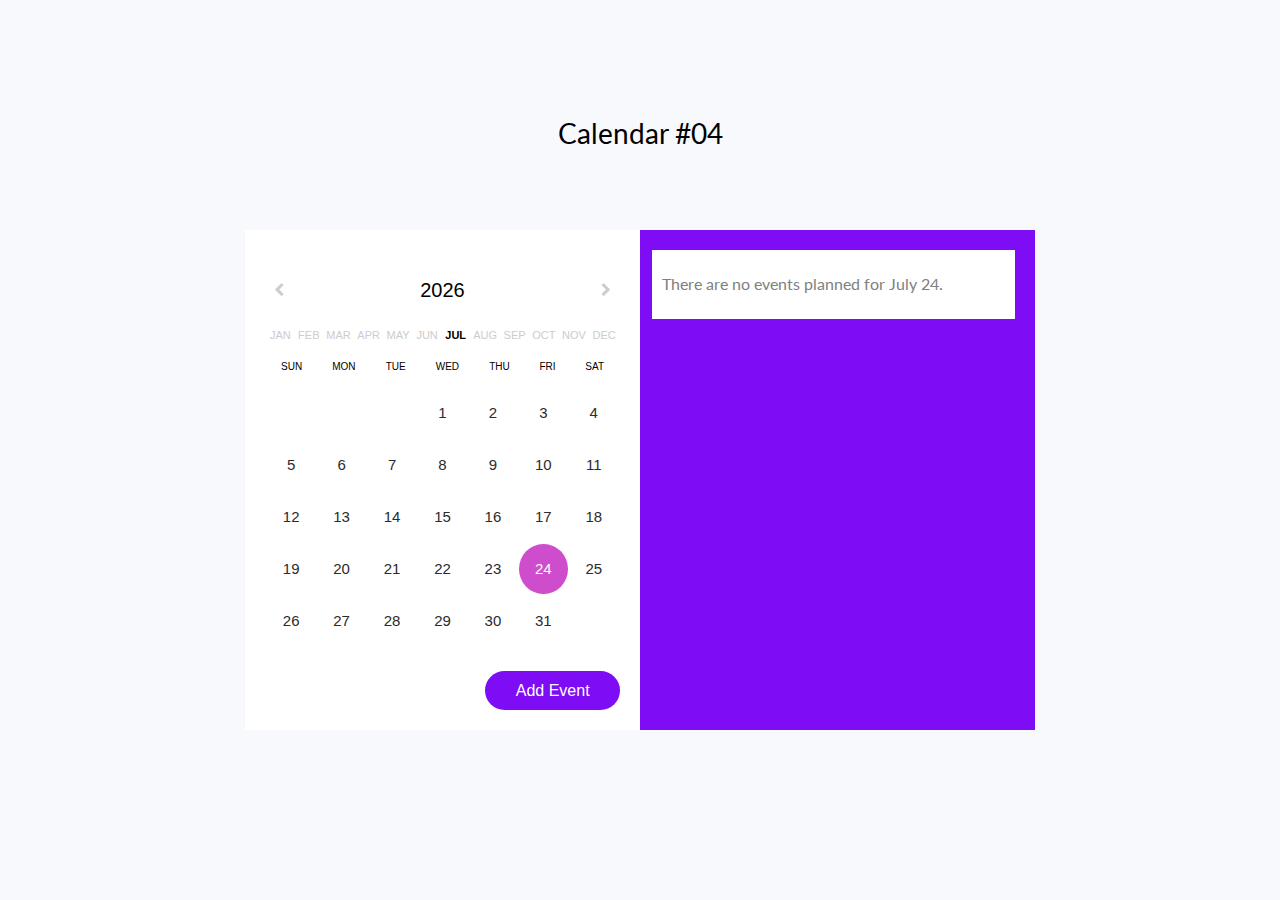
==== calendar-04/index.html @ 30381083 "Update index.html" ====
<!doctype html>
<html lang="en">
  <head>
  	<title>Calendar 04</title>
    <meta charset="utf-8">
    <meta name="viewport" content="width=device-width, initial-scale=1, shrink-to-fit=no">

	<link href="https://fonts.googleapis.com/css?family=Lato:300,400,700&display=swap" rel="stylesheet">

	<link rel="stylesheet" href="https://stackpath.bootstrapcdn.com/font-awesome/4.7.0/css/font-awesome.min.css">
	
	<link rel="stylesheet" href="css/style.css">

	</head>
	<body>
	<section class="ftco-section">
		<div class="container">
			<div class="row justify-content-center">
				<div class="col-md-6 text-center mb-5">
					<h2 class="heading-section">Calendar #04</h2>
				</div>
			</div>
			<div class="row">
				<div class="col-md-12">
					<div class="content w-100">
				    <div class="calendar-container">
				      <div class="calendar"> 
				        <div class="year-header"> 
				          <span class="left-button fa fa-chevron-left" id="prev"> </span> 
				          <span class="year" id="label"></span> 
				          <span class="right-button fa fa-chevron-right" id="next"> </span>
				        </div> 
				        <table class="months-table w-100"> 
				          <tbody>
				            <tr class="months-row">
				              <td class="month">Jan</td> 
				              <td class="month">Feb</td> 
				              <td class="month">Mar</td> 
				              <td class="month">Apr</td> 
				              <td class="month">May</td> 
				              <td class="month">Jun</td> 
				              <td class="month">Jul</td>
				              <td class="month">Aug</td> 
				              <td class="month">Sep</td> 
				              <td class="month">Oct</td>          
				              <td class="month">Nov</td>
				              <td class="month">Dec</td>
				            </tr>
				          </tbody>
				        </table> 
				        
				        <table class="days-table w-100"> 
				          <td class="day">Sun</td> 
				          <td class="day">Mon</td> 
				          <td class="day">Tue</td> 
				          <td class="day">Wed</td> 
				          <td class="day">Thu</td> 
				          <td class="day">Fri</td> 
				          <td class="day">Sat</td>
				        </table> 
				        <div class="frame"> 
				          <table class="dates-table w-100"> 
			              <tbody class="tbody">             
			              </tbody> 
				          </table>
				        </div> 
				        <button class="button" id="add-button">Add Event</button>
				      </div>
				    </div>
				    <div class="events-container">
				    </div>
				    <div class="dialog" id="dialog">
				        <h2 class="dialog-header"> Add New Event </h2>
				        <form class="form" id="form">
				          <div class="form-container" align="center">
				            <label class="form-label" id="valueFromMyButton" for="name">Event name</label>
				            <input class="input" type="text" id="name" maxlength="36">
							<label class="form-label" id="valueFromMyButton" for="count">Time</label>
				            <input class="input" type="text" id="time" >
							<label class="form-label" id="valueFromMyButton" for="count">Tags</label>
				            <input class="input" type="text" id="tag">
				            <input type="button" value="Cancel" class="button" id="cancel-button">
				            <input type="button" value="OK" class="button button-white" id="ok-button">
				          </div>
				        </form>
				      </div>
				  </div>
				</div>
			</div>
		</div>
	</section>

	<script src="js/jquery.min.js"></script>
  <script src="js/popper.js"></script>
  <script src="js/bootstrap.min.js"></script>
  <script src="js/main.js"></script>

	</body>
</html>
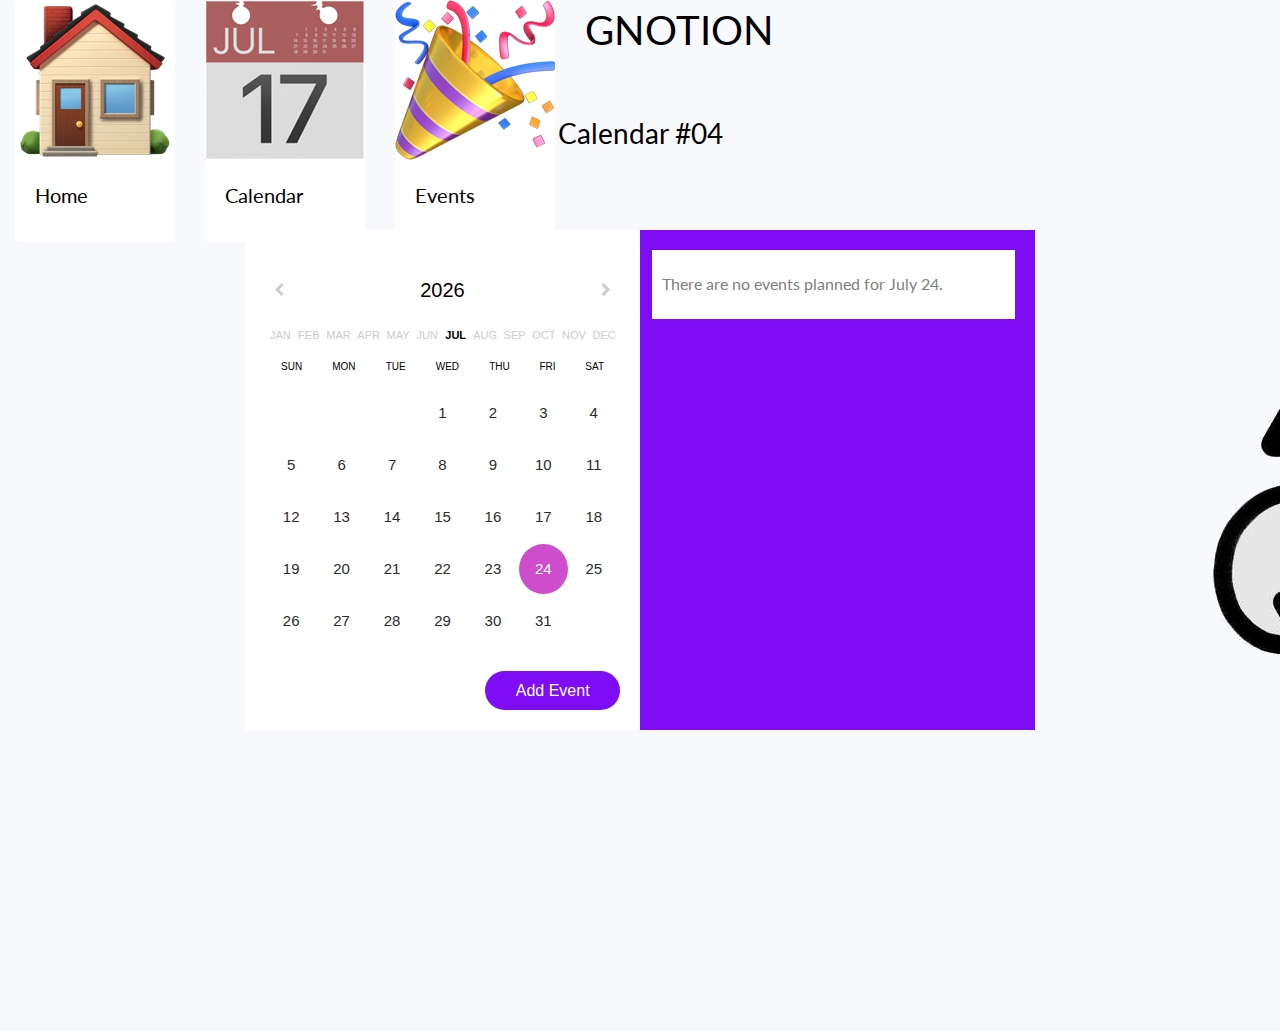
==== commit 80d95c25: "added nav bar thing on calendar page" ====
--- a/calendar-04/index.html
+++ b/calendar-04/index.html
@@ -10,9 +10,51 @@
 	<link rel="stylesheet" href="https://stackpath.bootstrapcdn.com/font-awesome/4.7.0/css/font-awesome.min.css">
 	
 	<link rel="stylesheet" href="css/style.css">
+	<link rel = "stylesheet" href = "../css/styles.css">
+	<!-- <link rel = "stylesheet" href = "../css/homeCSS.css"> -->
 
 	</head>
 	<body>
+		<div class="container navTop">
+			<div class="row">
+				<div class="col-2">
+					<div class="card border-0 ">
+						<div class="headerImg">
+							<a href = "../index.html"><img src="../img/house.png" class="card-img-top" alt="..."></a>
+						</div>
+						<div class="card-body">
+							<h5 class="card-title headerText">Home</h5>
+						</div>
+					</div>
+				</div>
+				<div class="col-2">
+					<div class="card border-0">
+						<div class="headerImg">
+							<a href = "index.html"><img src="../img/date.png" class="card-img-top" alt="..."></a>
+						</div>
+						<div class="card-body">
+							<h5 class="card-title headerText">Calendar</h5>
+						</div>
+					</div>
+				</div>
+				<div class="col-2">
+					<div class="card border-0">
+						<div class="headerImg">
+							<a href = "../events/events.html"><img src="../img/tada.png" class="card-img-top" alt="..."></a>
+						</div>
+						<div class="card-body">
+							<h5 class="card-title headerText">Events</h5>
+						</div>
+					</div>
+				</div>
+				<div class="col-5 rightSide">
+					<h1>GNOTION</h1>
+				</div>
+				<div class="col-1 rightSide">
+					<img src="../img/gnotion.png" class="logo" alt="...">
+				</div>
+			</div>
+		</div>
 	<section class="ftco-section">
 		<div class="container">
 			<div class="row justify-content-center">
@@ -76,9 +118,17 @@
 				            <label class="form-label" id="valueFromMyButton" for="name">Event name</label>
 				            <input class="input" type="text" id="name" maxlength="36">
 							<label class="form-label" id="valueFromMyButton" for="count">Time</label>
-				            <input class="input" type="text" id="time" >
+				            <input class="input" type="time" id="time" >
 							<label class="form-label" id="valueFromMyButton" for="count">Tags</label>
-				            <input class="input" type="text" id="tag">
+							<select class="input" id="tag">
+								<option value="sleep">sleep</option>
+								<option value="social">social</option>
+								<option value="hw">hw</option>
+								<option value="test">tests</option>
+							  </select>
+
+
+
 				            <input type="button" value="Cancel" class="button" id="cancel-button">
 				            <input type="button" value="OK" class="button button-white" id="ok-button">
 				          </div>
--- a/css/styles.css
+++ b/css/styles.css
@@ -0,0 +1,4 @@
+.navTop{
+    position:absolute;
+}
+
--- a/css/homeCSS.css
+++ b/css/homeCSS.css
@@ -0,0 +1,66 @@
+.navTop{
+    display: inline-block;
+    margin: 2%;
+}
+
+.headerText{
+    text-align: center;
+}
+
+.headerImg{
+    text-align: center;
+}
+
+.logo{
+    width:90%;
+}
+
+h1{
+    font-size:4.5em;
+    font-family: 'Gill Sans', 'Gill Sans MT', Calibri, 'Trebuchet MS', sans-serif;
+}
+
+.rightSide{
+    text-align:right;
+}
+
+.card-img-top {
+    width: 30%;
+    text-align: center;
+}
+
+.blockBody{
+    /* margin: 2%; */
+    margin-top:0;
+    box-sizing:border-box;
+    width:100%;
+}
+
+.bodyContainers{
+    /* margin:1%; */
+    text-align: center;
+    border: solid black 2px;
+    border-radius: 25px;
+    min-height: 600px;
+    box-sizing:content-box;
+    width:31%;
+}
+
+.under_5 {
+    display: inline;
+}
+.im_5 {
+    display: inline;
+}
+button{
+    all: unset  !important; 
+  }
+  
+button:focus {
+    outline: revert  !important;
+}
+
+.formCustom{
+    max-width: fit-content;
+    display: inline
+}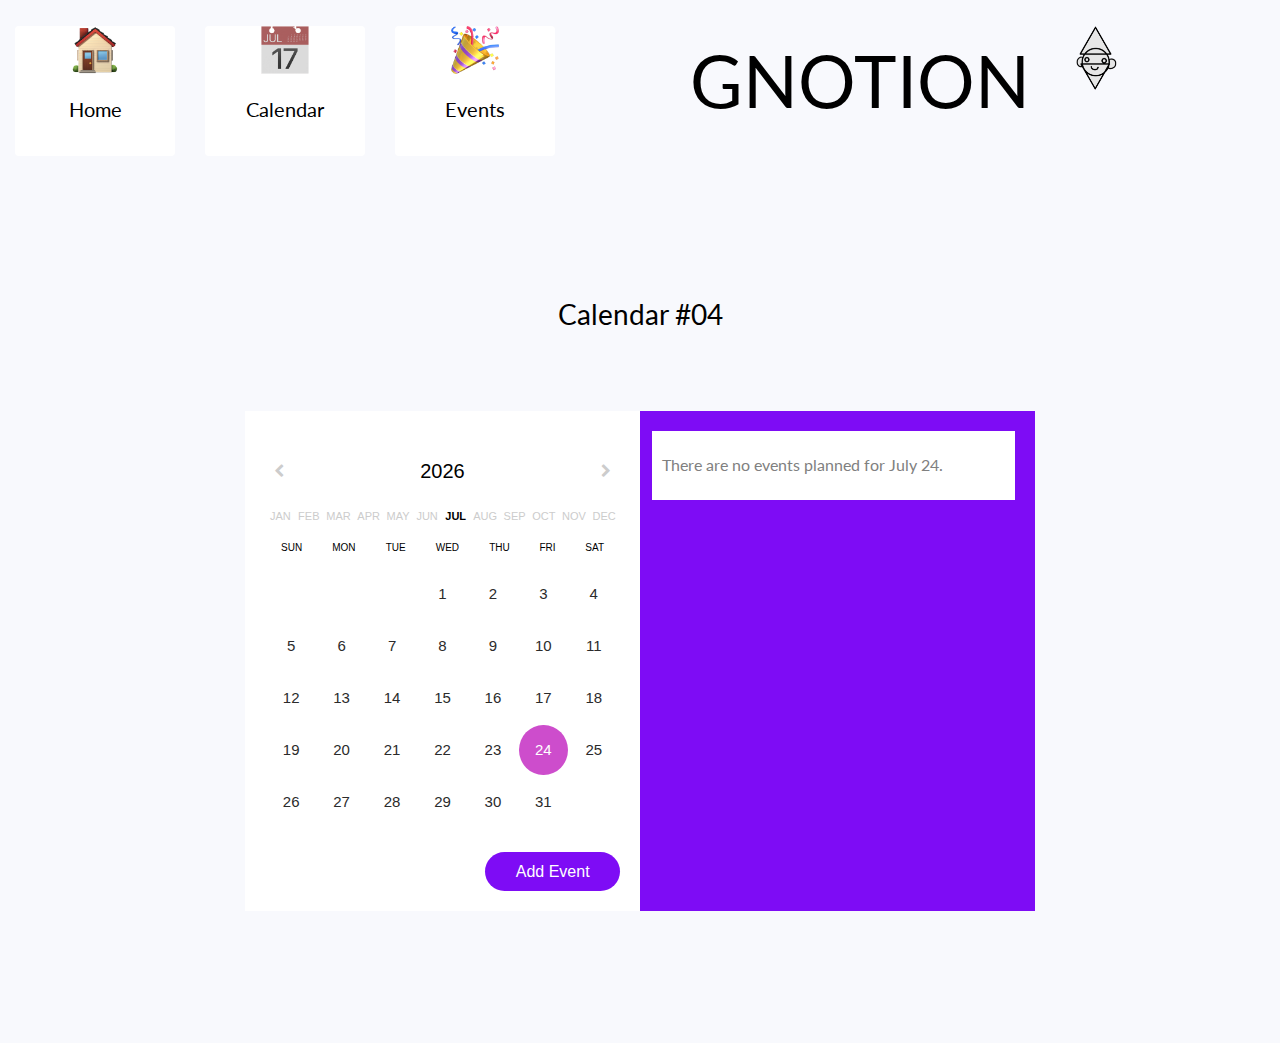
==== commit 0b2dac4d: "fix some stuff" ====
--- a/calendar-04/index.html
+++ b/calendar-04/index.html
@@ -10,51 +10,51 @@
 	<link rel="stylesheet" href="https://stackpath.bootstrapcdn.com/font-awesome/4.7.0/css/font-awesome.min.css">
 	
 	<link rel="stylesheet" href="css/style.css">
-	<link rel = "stylesheet" href = "../css/styles.css">
-	<!-- <link rel = "stylesheet" href = "../css/homeCSS.css"> -->
 
 	</head>
 	<body>
 		<div class="container navTop">
-			<div class="row">
-				<div class="col-2">
-					<div class="card border-0 ">
-						<div class="headerImg">
-							<a href = "../index.html"><img src="../img/house.png" class="card-img-top" alt="..."></a>
-						</div>
-						<div class="card-body">
-							<h5 class="card-title headerText">Home</h5>
-						</div>
-					</div>
-				</div>
-				<div class="col-2">
-					<div class="card border-0">
-						<div class="headerImg">
-							<a href = "index.html"><img src="../img/date.png" class="card-img-top" alt="..."></a>
-						</div>
-						<div class="card-body">
-							<h5 class="card-title headerText">Calendar</h5>
-						</div>
-					</div>
-				</div>
-				<div class="col-2">
-					<div class="card border-0">
-						<div class="headerImg">
-							<a href = "../events/events.html"><img src="../img/tada.png" class="card-img-top" alt="..."></a>
-						</div>
-						<div class="card-body">
-							<h5 class="card-title headerText">Events</h5>
-						</div>
-					</div>
-				</div>
-				<div class="col-5 rightSide">
-					<h1>GNOTION</h1>
-				</div>
-				<div class="col-1 rightSide">
-					<img src="../img/gnotion.png" class="logo" alt="...">
-				</div>
-			</div>
-		</div>
+        <div class="row">
+            <div class="col-2">
+                <div class="card border-0 ">
+                    <div class="headerImg">
+                        <a href = "index.html"><img src="img/house.png" class="card-img-top-two" alt="..."></a>
+                    </div>
+                    <div class="card-body">
+                        <h5 class="card-title headerText">Home</h5>
+                    </div>
+                </div>
+            </div>
+            <div class="col-2">
+                <a href="calendar-04/index.html">
+                <div class="card border-0">
+                    <div class="headerImg">
+                        <a href = "calendar-04/index.html"><img src="img/date.png" class="card-img-top-two" alt="..."></a>
+                    </div>
+                    <div class="card-body">
+                        <h5 class="card-title headerText">Calendar</h5>
+                    </div>
+                </div> </a>
+            </div>
+            <div class="col-2"> 
+                <a href="events/events.html">
+                <div class="card border-0">
+                    <div class="headerImg">
+                        <a href = "events/events.html"><img src="img/tada.png" class="card-img-top-two" alt="..."></a>
+                    </div>
+                    <div class="card-body">
+                        <h5 class="card-title headerText">Events</h5>
+                    </div>
+                </div> </a>
+            </div>
+            <div class="col-5 rightSide">
+                <h1>GNOTION</h1>
+            </div>
+            <div class="col-1 rightSide">
+                <img src="img/gnotion.png" class="logo" alt="...">
+            </div>
+        </div>
+    </div>
 	<section class="ftco-section">
 		<div class="container">
 			<div class="row justify-content-center">
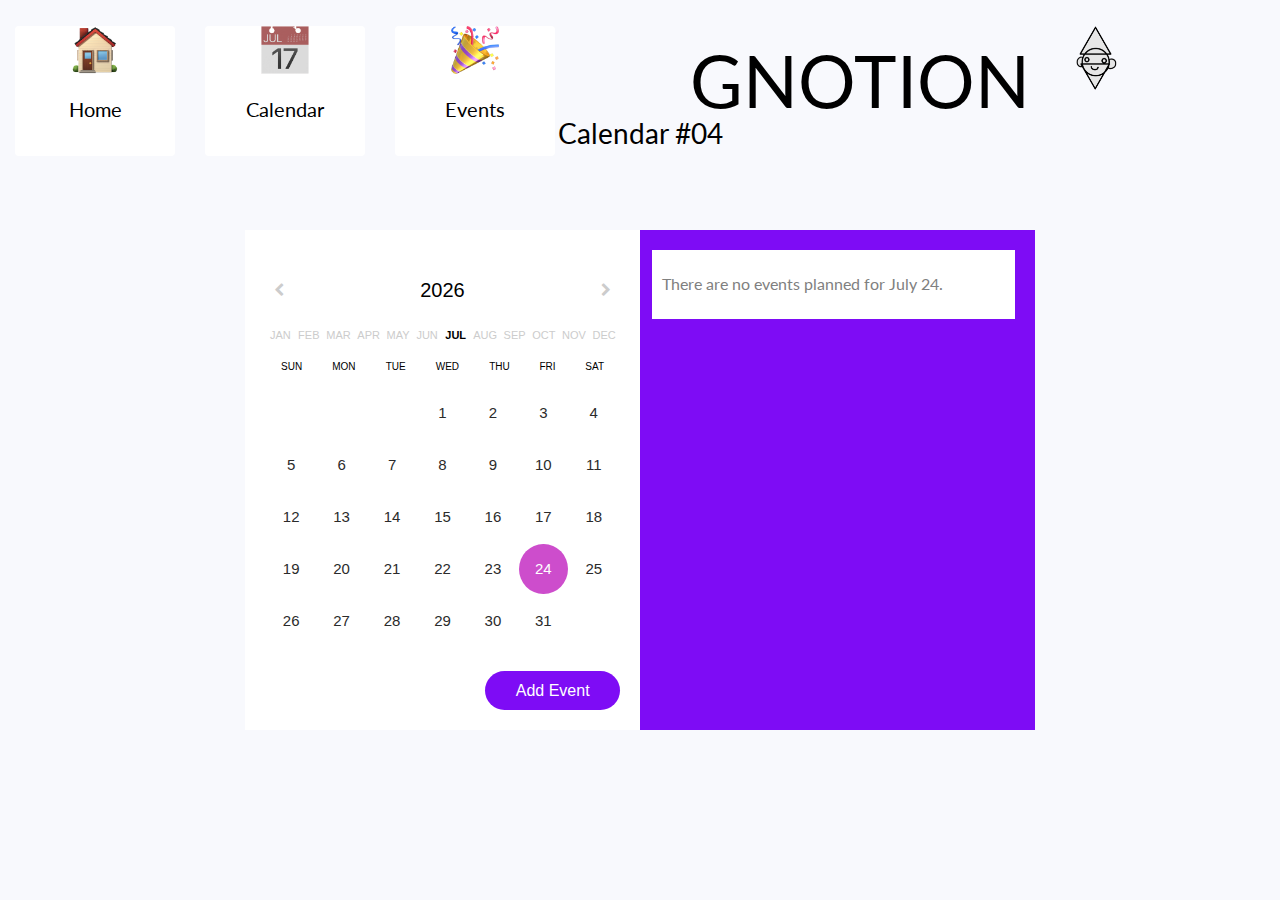
==== commit fcaa388f: "Merge branch 'main' into calendar" ====
--- a/calendar-04/index.html
+++ b/calendar-04/index.html
@@ -10,6 +10,8 @@
 	<link rel="stylesheet" href="https://stackpath.bootstrapcdn.com/font-awesome/4.7.0/css/font-awesome.min.css">
 	
 	<link rel="stylesheet" href="css/style.css">
+	<link rel = "stylesheet" href = "../css/styles.css">
+	<!-- <link rel = "stylesheet" href = "../css/homeCSS.css"> -->
 
 	</head>
 	<body>
--- a/css/styles.css
+++ b/css/styles.css
@@ -0,0 +1,4 @@
+.navTop{
+    position:absolute;
+}
+
--- a/css/homeCSS.css
+++ b/css/homeCSS.css
@@ -0,0 +1,66 @@
+.navTop{
+    display: inline-block;
+    margin: 2%;
+}
+
+.headerText{
+    text-align: center;
+}
+
+.headerImg{
+    text-align: center;
+}
+
+.logo{
+    width:90%;
+}
+
+h1{
+    font-size:4.5em;
+    font-family: 'Gill Sans', 'Gill Sans MT', Calibri, 'Trebuchet MS', sans-serif;
+}
+
+.rightSide{
+    text-align:right;
+}
+
+.card-img-top {
+    width: 30%;
+    text-align: center;
+}
+
+.blockBody{
+    /* margin: 2%; */
+    margin-top:0;
+    box-sizing:border-box;
+    width:100%;
+}
+
+.bodyContainers{
+    /* margin:1%; */
+    text-align: center;
+    border: solid black 2px;
+    border-radius: 25px;
+    min-height: 600px;
+    box-sizing:content-box;
+    width:31%;
+}
+
+.under_5 {
+    display: inline;
+}
+.im_5 {
+    display: inline;
+}
+button{
+    all: unset  !important; 
+  }
+  
+button:focus {
+    outline: revert  !important;
+}
+
+.formCustom{
+    max-width: fit-content;
+    display: inline
+}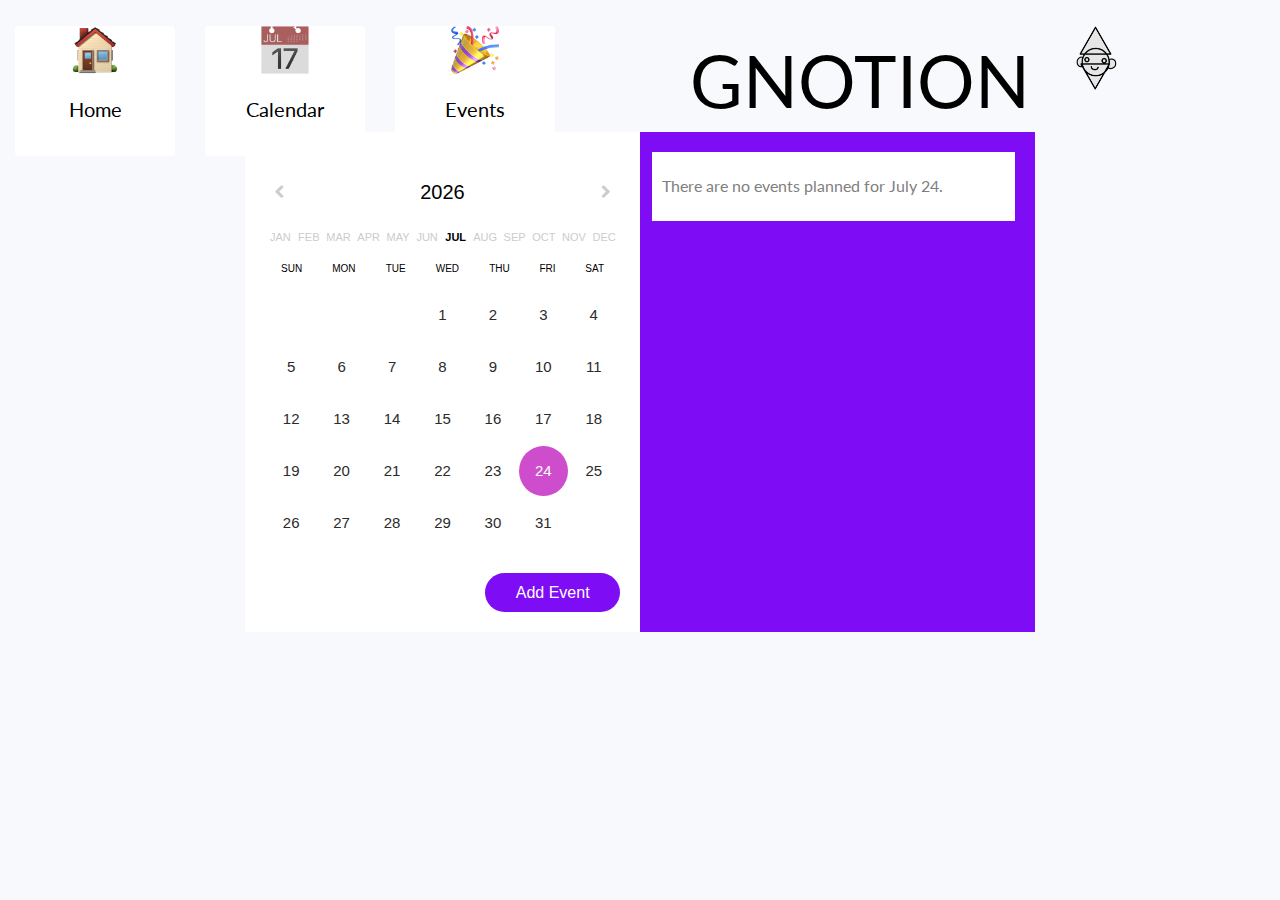
==== commit b23ee078: "update index" ====
--- a/calendar-04/index.html
+++ b/calendar-04/index.html
@@ -20,7 +20,7 @@
             <div class="col-2">
                 <div class="card border-0 ">
                     <div class="headerImg">
-                        <a href = "index.html"><img src="img/house.png" class="card-img-top-two" alt="..."></a>
+                        <a href = "../index.html"><img src="img/house.png" class="card-img-top-two" alt="..."></a>
                     </div>
                     <div class="card-body">
                         <h5 class="card-title headerText">Home</h5>
@@ -28,10 +28,10 @@
                 </div>
             </div>
             <div class="col-2">
-                <a href="calendar-04/index.html">
+                <a>
                 <div class="card border-0">
                     <div class="headerImg">
-                        <a href = "calendar-04/index.html"><img src="img/date.png" class="card-img-top-two" alt="..."></a>
+                        <a><img src="img/date.png" class="card-img-top-two" alt="..."></a>
                     </div>
                     <div class="card-body">
                         <h5 class="card-title headerText">Calendar</h5>
@@ -60,9 +60,6 @@
 	<section class="ftco-section">
 		<div class="container">
 			<div class="row justify-content-center">
-				<div class="col-md-6 text-center mb-5">
-					<h2 class="heading-section">Calendar #04</h2>
-				</div>
 			</div>
 			<div class="row">
 				<div class="col-md-12">
--- a/css/homeCSS.css
+++ b/css/homeCSS.css
@@ -63,4 +63,5 @@
 .formCustom{
     max-width: fit-content;
     display: inline
-}+}
+
